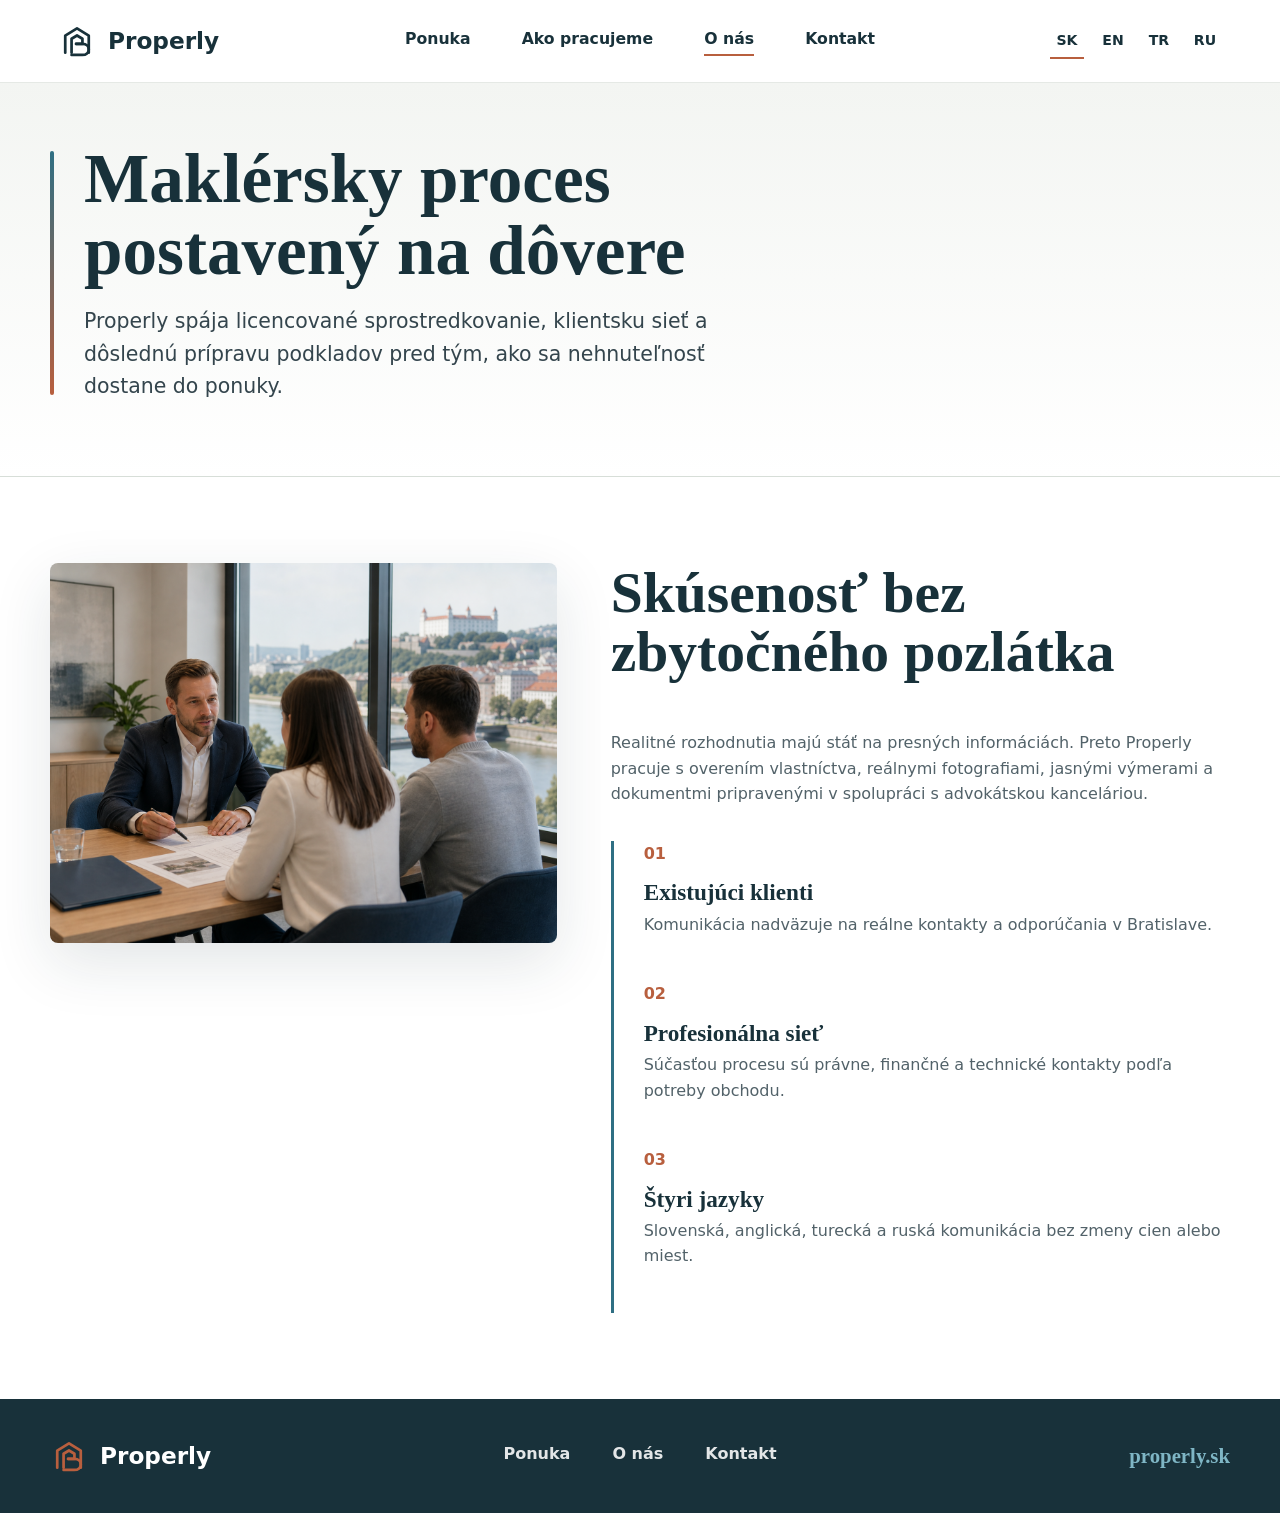
==== about.html @ 053b50ee "Add files via upload" ====
<!doctype html>
<html lang="sk">
  <head>
    <meta charset="utf-8">
    <meta name="viewport" content="width=device-width, initial-scale=1">
    <title>O nás | Properly</title>
    <meta name="description" content="Properly je realitná kancelária pre Bratislavu a okolie s dôrazom na overené dáta a transparentný proces.">
    <link rel="icon" href="data:,">
    <link rel="stylesheet" href="assets/styles.css">
  </head>
  <body data-page="about">
    <header class="site-header">
      <a class="brand" href="index.html" aria-label="Properly home"><svg class="brand-mark" viewBox="0 0 42 42" aria-hidden="true"><path d="M8 34V15L21 7l13 8v19" /><path d="M15 34V18.5l6-3.6 6 3.6v5.7H20" /><path d="M20 24.2h7c4.5 0 7 2.6 7 6.1 0 3.6-2.7 6.1-7.2 6.1H15" /></svg><span>Properly</span></a>
      <nav class="main-nav" aria-label="Main navigation"><a href="listings.html" data-i18n="navListings">Ponuka</a><a href="index.html#process" data-i18n="navProcess">Ako pracujeme</a><a class="active" href="about.html" data-i18n="navAbout">O nás</a><a href="contact.html" data-i18n="navContact">Kontakt</a></nav>
      <div class="language-switcher" aria-label="Language switcher"><button type="button" data-lang="sk">SK</button><button type="button" data-lang="en">EN</button><button type="button" data-lang="tr">TR</button><button type="button" data-lang="ru">RU</button></div>
    </header>

    <main>
      <section class="page-hero">
        <div class="container compact-hero">
          <h1 data-i18n="aboutPageTitle">Maklérsky proces postavený na dôvere</h1>
          <p data-i18n="aboutPageText">Properly spája licencované sprostredkovanie, klientsku sieť a dôslednú prípravu podkladov pred tým, ako sa nehnuteľnosť dostane do ponuky.</p>
        </div>
      </section>
      <section class="section-pad about-layout">
        <div class="container about-grid">
          <div class="about-media">
            <img src="assets/images/broker-consultation.png" alt="" loading="lazy">
          </div>
          <div class="about-copy">
            <h2 data-i18n="aboutBrokerTitle">Skúsenosť bez zbytočného pozlátka</h2>
            <p data-i18n="aboutBrokerText">Realitné rozhodnutia majú stáť na presných informáciách. Preto Properly pracuje s overením vlastníctva, reálnymi fotografiami, jasnými výmerami a dokumentmi pripravenými v spolupráci s advokátskou kanceláriou.</p>
            <div class="timeline-list">
              <div><span>01</span><strong data-i18n="aboutPointOne">Existujúci klienti</strong><p data-i18n="aboutPointOneText">Komunikácia nadväzuje na reálne kontakty a odporúčania v Bratislave.</p></div>
              <div><span>02</span><strong data-i18n="aboutPointTwo">Profesionálna sieť</strong><p data-i18n="aboutPointTwoText">Súčasťou procesu sú právne, finančné a technické kontakty podľa potreby obchodu.</p></div>
              <div><span>03</span><strong data-i18n="aboutPointThree">Štyri jazyky</strong><p data-i18n="aboutPointThreeText">Slovenská, anglická, turecká a ruská komunikácia bez zmeny cien alebo miest.</p></div>
            </div>
          </div>
        </div>
      </section>
    </main>

    <footer class="site-footer">
      <div class="container footer-grid">
        <a class="brand footer-brand" href="index.html" aria-label="Properly home"><svg class="brand-mark" viewBox="0 0 42 42" aria-hidden="true"><path d="M8 34V15L21 7l13 8v19" /><path d="M15 34V18.5l6-3.6 6 3.6v5.7H20" /><path d="M20 24.2h7c4.5 0 7 2.6 7 6.1 0 3.6-2.7 6.1-7.2 6.1H15" /></svg><span>Properly</span></a>
        <nav aria-label="Footer navigation"><a href="listings.html" data-i18n="navListings">Ponuka</a><a href="about.html" data-i18n="navAbout">O nás</a><a href="contact.html" data-i18n="navContact">Kontakt</a></nav>
        <a class="footer-domain" href="index.html">properly.sk</a>
      </div>
    </footer>
    <script src="assets/site.js"></script>
  </body>
</html>
---- assets/styles.css ----
:root {
  --danube-slate: #18313a;
  --registry-blue: #2f6f83;
  --registry-blue-dark: #1f586b;
  --limestone: #f3f5f2;
  --copper-roof: #b85f3e;
  --paper: #ffffff;
  --mist-border: #d7ded8;
  --charcoal: #202624;
  --muted: #647178;
  --line: rgba(24, 49, 58, 0.15);
  --shadow: 0 20px 60px rgba(24, 49, 58, 0.12);
  --radius: 8px;
  --container: 1180px;
  --heading: Georgia, "Iowan Old Style", "Palatino Linotype", serif;
  --body: Inter, ui-sans-serif, system-ui, -apple-system, BlinkMacSystemFont, "Segoe UI", sans-serif;
}

* {
  box-sizing: border-box;
}

html {
  scroll-behavior: smooth;
}

body {
  margin: 0;
  background: var(--paper);
  color: var(--charcoal);
  font-family: var(--body);
  font-size: 16px;
  line-height: 1.6;
}

img,
svg {
  display: block;
  max-width: 100%;
}

a {
  color: inherit;
  text-decoration: none;
}

button,
input,
select,
textarea {
  font: inherit;
}

button,
select {
  cursor: pointer;
}

:focus-visible {
  outline: 3px solid rgba(184, 95, 62, 0.5);
  outline-offset: 3px;
}

.container {
  width: min(var(--container), calc(100% - 40px));
  margin: 0 auto;
}

.section-pad {
  padding: 86px 0;
}

.site-header {
  position: sticky;
  top: 0;
  z-index: 20;
  display: grid;
  grid-template-columns: minmax(170px, 1fr) auto minmax(170px, 1fr);
  align-items: center;
  gap: 28px;
  padding: 22px clamp(20px, 5vw, 58px);
  background: rgba(255, 255, 255, 0.88);
  border-bottom: 1px solid rgba(215, 222, 216, 0.65);
  backdrop-filter: blur(18px);
}

.brand {
  display: inline-flex;
  align-items: center;
  gap: 12px;
  color: var(--danube-slate);
  font-size: 1.45rem;
  font-weight: 760;
  letter-spacing: 0;
}

.brand-mark {
  width: 38px;
  height: 38px;
  color: var(--danube-slate);
}

.brand-mark path {
  fill: none;
  stroke: currentColor;
  stroke-linecap: round;
  stroke-linejoin: round;
  stroke-width: 3;
}

.main-nav {
  display: flex;
  align-items: center;
  justify-content: center;
  gap: clamp(20px, 4vw, 52px);
  color: var(--danube-slate);
  font-size: 0.98rem;
  font-weight: 650;
}

.main-nav a,
.site-footer nav a {
  position: relative;
  padding-bottom: 5px;
}

.main-nav a::after,
.site-footer nav a::after {
  position: absolute;
  left: 0;
  right: 100%;
  bottom: 0;
  height: 2px;
  background: var(--copper-roof);
  content: "";
  transition: right 180ms ease;
}

.main-nav a:hover::after,
.main-nav a.active::after,
.site-footer nav a:hover::after {
  right: 0;
}

.language-switcher {
  display: flex;
  justify-content: flex-end;
  gap: 12px;
}

.language-switcher button {
  min-width: 34px;
  border: 0;
  border-bottom: 2px solid transparent;
  background: transparent;
  color: var(--danube-slate);
  padding: 6px 4px;
  font-size: 0.88rem;
  font-weight: 720;
}

.language-switcher button.is-active {
  border-color: var(--copper-roof);
}

.hero {
  position: relative;
  min-height: 770px;
  overflow: hidden;
  background: linear-gradient(90deg, #fff 0%, #fff 38%, rgba(255, 255, 255, 0.2) 62%, rgba(255, 255, 255, 0) 100%);
}

.hero-media {
  position: absolute;
  inset: 0;
  z-index: 0;
}

.hero-media::before {
  position: absolute;
  inset: 0;
  z-index: 1;
  background: linear-gradient(90deg, #fff 0%, #fff 33%, rgba(255, 255, 255, 0.86) 44%, rgba(255, 255, 255, 0.12) 65%, rgba(255, 255, 255, 0) 100%);
  content: "";
  pointer-events: none;
}

.hero-media img {
  width: 100%;
  height: 100%;
  object-fit: cover;
  object-position: center;
}

.hero-grid {
  position: relative;
  z-index: 2;
  display: grid;
  grid-template-columns: minmax(0, 650px) minmax(260px, 1fr);
  grid-template-areas:
    "copy ."
    "search search";
  align-content: start;
  gap: 36px;
  padding-top: 56px;
}

.hero-copy {
  grid-area: copy;
}

h1,
h2,
h3,
p {
  margin-top: 0;
}

h1,
h2 {
  color: var(--danube-slate);
  font-family: var(--heading);
  font-weight: 700;
  letter-spacing: 0;
  line-height: 1.04;
}

h1 {
  max-width: 760px;
  margin-bottom: 26px;
  font-size: clamp(3.5rem, 5.6vw, 5.5rem);
}

.hero-copy h1 span {
  display: block;
  white-space: nowrap;
}

h2 {
  font-size: clamp(2.2rem, 4.5vw, 4.4rem);
}

h3 {
  color: var(--danube-slate);
  font-family: var(--heading);
  font-size: 1.45rem;
  line-height: 1.18;
}

.hero-copy p,
.compact-hero p {
  max-width: 640px;
  color: #34454d;
  font-size: clamp(1.05rem, 1.8vw, 1.28rem);
}

.hero-actions {
  display: flex;
  flex-wrap: wrap;
  gap: 16px;
  margin-top: 30px;
}

.button {
  display: inline-flex;
  min-height: 52px;
  align-items: center;
  justify-content: center;
  border-radius: var(--radius);
  padding: 13px 26px;
  border: 1px solid transparent;
  font-size: 0.98rem;
  font-weight: 750;
  letter-spacing: 0;
  transition: transform 160ms ease, background 160ms ease, border-color 160ms ease;
}

.button:hover {
  transform: translateY(-1px);
}

.button.primary {
  background: var(--registry-blue);
  color: var(--paper);
  box-shadow: 0 12px 26px rgba(47, 111, 131, 0.22);
}

.button.primary:hover {
  background: var(--registry-blue-dark);
}

.button.secondary {
  background: rgba(255, 255, 255, 0.82);
  border-color: var(--registry-blue);
  color: var(--registry-blue);
}

.button.accent {
  background: var(--copper-roof);
  color: var(--paper);
}

.search-panel {
  grid-area: search;
  width: min(730px, 100%);
  margin-top: 10px;
  padding: 24px;
  background: rgba(255, 255, 255, 0.94);
  border: 1px solid rgba(215, 222, 216, 0.84);
  border-radius: var(--radius);
  box-shadow: var(--shadow);
}

.tabs,
.filter-chips {
  display: flex;
  flex-wrap: wrap;
  gap: 10px;
  align-items: center;
}

.tabs {
  margin-bottom: 18px;
}

.tabs button,
.filter-chips button {
  border: 1px solid var(--registry-blue);
  border-radius: 6px;
  background: var(--paper);
  color: var(--danube-slate);
  padding: 9px 18px;
  font-size: 0.94rem;
  font-weight: 700;
}

.tabs button {
  border-color: transparent;
  border-bottom-color: var(--line);
  border-radius: 0;
  padding-left: 0;
  padding-right: 28px;
}

.tabs button.is-active {
  border-bottom: 3px solid var(--registry-blue);
  color: var(--danube-slate);
}

.filter-chips button.is-active,
.filter-chips button:hover {
  background: var(--registry-blue);
  color: var(--paper);
}

.search-fields,
.filters-bar {
  display: grid;
  grid-template-columns: repeat(3, minmax(150px, 1fr)) auto;
  gap: 16px;
  align-items: end;
}

label span {
  display: block;
  margin-bottom: 7px;
  color: #526269;
  font-size: 0.86rem;
  font-weight: 700;
}

input,
select,
textarea {
  width: 100%;
  border: 1px solid var(--mist-border);
  border-radius: 7px;
  background: var(--paper);
  color: var(--charcoal);
  padding: 13px 14px;
  font-size: 0.96rem;
}

textarea {
  resize: vertical;
}

.sample-note,
.center-note,
.form-status {
  color: var(--muted);
  font-size: 0.9rem;
}

.sample-note {
  margin: 16px 0 0;
}

.verification-strip {
  position: relative;
  z-index: 3;
  background: var(--paper);
  border-top: 1px solid rgba(215, 222, 216, 0.8);
  border-bottom: 1px solid rgba(215, 222, 216, 0.8);
}

.ribbon-rail {
  display: grid;
  grid-template-columns: 210px 1fr;
  gap: 24px;
  align-items: center;
  padding: 25px 0;
}

.rail-start {
  display: flex;
  align-items: center;
  gap: 15px;
  color: var(--danube-slate);
  font-size: 0.94rem;
  line-height: 1.35;
}

.shield-icon {
  display: grid;
  width: 52px;
  height: 52px;
  flex: 0 0 auto;
  place-items: center;
  color: var(--registry-blue);
}

.shield-icon svg path,
.process-anchor svg path {
  fill: none;
  stroke: currentColor;
  stroke-linecap: round;
  stroke-linejoin: round;
  stroke-width: 2.1;
}

.ribbon-rail ol {
  display: grid;
  grid-template-columns: repeat(4, minmax(0, 1fr));
  gap: 28px;
  margin: 0;
  padding: 0;
  list-style: none;
  counter-reset: rail;
}

.ribbon-rail li {
  position: relative;
  min-width: 0;
  padding-left: 34px;
}

.ribbon-rail li::before {
  position: absolute;
  top: 15px;
  left: -21px;
  width: 36px;
  height: 1px;
  background: var(--copper-roof);
  content: "";
}

.ribbon-rail li:first-child::before {
  display: none;
}

.ribbon-rail li span,
.step-number {
  display: inline-grid;
  width: 24px;
  height: 24px;
  place-items: center;
  border: 2px solid var(--copper-roof);
  border-radius: 999px;
  color: var(--copper-roof);
  font-size: 0.78rem;
  font-weight: 800;
}

.ribbon-rail li span {
  position: absolute;
  left: 0;
  top: 2px;
}

.ribbon-rail strong,
.ribbon-rail small {
  display: block;
}

.ribbon-rail strong {
  color: var(--danube-slate);
  font-size: 0.95rem;
}

.ribbon-rail small {
  color: var(--muted);
  font-size: 0.78rem;
}

.listings-preview {
  background: linear-gradient(180deg, var(--limestone) 0%, #fff 100%);
}

.section-heading {
  display: flex;
  align-items: end;
  justify-content: space-between;
  gap: 24px;
  margin-bottom: 30px;
}

.section-heading h2 {
  margin-bottom: 0;
}

.text-link {
  color: var(--registry-blue);
  font-weight: 760;
  white-space: nowrap;
}

.text-link::after {
  content: " ->";
}

.filter-chips {
  justify-content: center;
  margin-bottom: 34px;
}

.listing-grid {
  display: grid;
  grid-template-columns: repeat(3, minmax(0, 1fr));
  gap: 22px;
}

.listing-grid.expanded {
  grid-template-columns: repeat(3, minmax(0, 1fr));
}

.listing-card {
  overflow: hidden;
  background: var(--paper);
  border: 1px solid rgba(215, 222, 216, 0.88);
  border-radius: var(--radius);
  box-shadow: 0 16px 36px rgba(24, 49, 58, 0.09);
}

.listing-card .image-wrap {
  position: relative;
  aspect-ratio: 4 / 3;
  overflow: hidden;
  background: var(--limestone);
}

.listing-card img {
  width: 100%;
  height: 100%;
  object-fit: cover;
  transition: transform 300ms ease;
}

.listing-card:hover img {
  transform: scale(1.025);
}

.sample-badge {
  position: absolute;
  top: 14px;
  left: 14px;
  border-radius: 5px;
  background: var(--copper-roof);
  color: var(--paper);
  padding: 6px 10px;
  font-size: 0.75rem;
  font-weight: 850;
  letter-spacing: 0.03em;
}

.listing-body {
  padding: 22px;
}

.location-line {
  display: flex;
  align-items: center;
  gap: 8px;
  color: #526269;
  font-size: 0.93rem;
  font-weight: 650;
}

.location-line svg {
  width: 18px;
  height: 18px;
  color: var(--registry-blue);
}

.listing-body h3 {
  margin: 14px 0 18px;
}

.spec-row {
  display: flex;
  flex-wrap: wrap;
  gap: 15px;
  color: #53636a;
  font-size: 0.92rem;
}

.spec-row span {
  display: inline-flex;
  align-items: center;
  gap: 6px;
}

.listing-footer {
  display: flex;
  align-items: center;
  justify-content: space-between;
  gap: 16px;
  margin-top: 24px;
  padding-top: 20px;
  border-top: 1px solid var(--mist-border);
}

.price {
  color: var(--registry-blue);
  font-family: var(--heading);
  font-size: 1.28rem;
  font-weight: 700;
}

.detail-link {
  display: inline-flex;
  align-items: center;
  border: 1px solid var(--registry-blue);
  border-radius: 6px;
  color: var(--registry-blue);
  padding: 8px 17px;
  font-size: 0.9rem;
  font-weight: 780;
}

.detail-link::after {
  margin-left: 8px;
  content: "->";
}

.center-note {
  margin: 22px 0 0;
  text-align: center;
}

.process-section {
  background: var(--paper);
}

.process-grid {
  display: grid;
  grid-template-columns: 260px 1fr;
  gap: 52px;
  align-items: stretch;
}

.process-anchor {
  display: flex;
  flex-direction: column;
  justify-content: center;
  min-height: 270px;
  padding: 36px;
  background: var(--registry-blue);
  color: var(--paper);
}

.process-anchor svg {
  width: 64px;
  margin-bottom: 34px;
  color: var(--paper);
}

.process-anchor h2 {
  color: var(--paper);
  font-size: clamp(2rem, 3vw, 2.6rem);
}

.process-steps {
  display: grid;
  grid-template-columns: repeat(3, minmax(0, 1fr));
  gap: 34px;
  align-items: center;
}

.process-steps article {
  position: relative;
  min-height: 220px;
  padding: 26px 10px 0 0;
}

.process-steps article:not(:last-child)::after {
  position: absolute;
  top: 54px;
  right: -21px;
  width: 18px;
  height: 18px;
  border-top: 2px solid var(--registry-blue);
  border-right: 2px solid var(--registry-blue);
  content: "";
  transform: rotate(45deg);
}

.step-number {
  background: var(--registry-blue);
  border-color: var(--registry-blue);
  color: var(--paper);
}

.process-steps p,
.bio-copy p,
.about-copy p,
.contact-aside p {
  color: #526269;
}

.bio-contact {
  background: var(--limestone);
}

.bio-grid {
  display: grid;
  grid-template-columns: 0.95fr 1fr;
  gap: 46px;
  align-items: center;
}

.bio-image {
  overflow: hidden;
  border-radius: var(--radius);
  box-shadow: var(--shadow);
}

.bio-image img,
.about-media img {
  width: 100%;
  aspect-ratio: 4 / 3;
  object-fit: cover;
}

.bio-copy {
  min-width: 0;
}

.bio-copy h2 {
  margin-bottom: 22px;
}

.service-list,
.aside-lines {
  display: grid;
  gap: 0;
  margin: 28px 0 4px;
  border-top: 1px solid var(--mist-border);
}

.service-list span,
.aside-lines span {
  padding: 14px 0 14px 38px;
  border-bottom: 1px solid var(--mist-border);
  color: var(--danube-slate);
  font-family: var(--heading);
  font-size: 1.2rem;
  font-weight: 700;
}

.service-list span {
  position: relative;
}

.service-list span::before {
  position: absolute;
  left: 0;
  top: 20px;
  width: 15px;
  height: 15px;
  border: 2px solid var(--registry-blue);
  border-radius: 999px;
  background: var(--paper);
  content: "";
}

.contact-panel {
  grid-column: 1 / -1;
  margin-top: 8px;
  padding: 36px;
  background: var(--paper);
  border: 1px solid rgba(215, 222, 216, 0.9);
  border-radius: var(--radius);
  box-shadow: 0 16px 42px rgba(24, 49, 58, 0.08);
}

.contact-panel h2 {
  margin-bottom: 24px;
  font-size: clamp(2rem, 3.6vw, 3.2rem);
}

.form-grid {
  display: grid;
  grid-template-columns: repeat(3, minmax(0, 1fr));
  gap: 16px;
}

.form-grid .full,
.full-button {
  grid-column: 1 / -1;
}

.full-button {
  width: 100%;
  margin-top: 16px;
}

.form-status {
  margin: 14px 0 0;
  color: var(--registry-blue);
  font-weight: 700;
}

.site-footer {
  background: var(--danube-slate);
  color: rgba(255, 255, 255, 0.88);
  padding: 38px 0;
}

.footer-grid {
  display: grid;
  grid-template-columns: 1fr auto 1fr;
  gap: 24px;
  align-items: center;
}

.footer-brand {
  color: var(--paper);
}

.footer-brand .brand-mark {
  color: var(--copper-roof);
}

.site-footer nav {
  display: flex;
  gap: 42px;
  font-weight: 700;
}

.footer-domain {
  justify-self: end;
  color: #7fb6c5;
  font-family: var(--heading);
  font-size: 1.3rem;
  font-weight: 700;
}

.page-hero {
  background: linear-gradient(180deg, var(--limestone), var(--paper));
  border-bottom: 1px solid var(--mist-border);
  padding: 60px 0 52px;
}

.compact-hero {
  position: relative;
  padding-left: 34px;
}

.compact-hero::before {
  position: absolute;
  left: 0;
  top: 8px;
  bottom: 8px;
  width: 4px;
  background: linear-gradient(180deg, var(--registry-blue), var(--copper-roof));
  border-radius: 999px;
  content: "";
}

.compact-hero h1 {
  margin-bottom: 18px;
  font-size: clamp(2.8rem, 5.4vw, 4.8rem);
}

.listings-page-section.section-pad {
  padding-top: 58px;
}

.filters-bar {
  grid-template-columns: 1fr 1.35fr 1fr 1fr;
  padding: 22px;
  background: var(--paper);
  border: 1px solid var(--mist-border);
  border-radius: var(--radius);
  box-shadow: 0 14px 32px rgba(24, 49, 58, 0.07);
}

.listing-toolbar {
  display: flex;
  justify-content: space-between;
  gap: 20px;
  align-items: center;
  margin: 26px 0;
}

#listingCount {
  margin: 0;
  color: var(--danube-slate);
  font-weight: 800;
}

.detail-hero {
  padding: 54px 0 0;
  background: var(--limestone);
}

.detail-shell {
  display: grid;
  grid-template-columns: 1.15fr 0.85fr;
  gap: 34px;
  align-items: start;
}

.detail-gallery {
  overflow: hidden;
  border-radius: var(--radius);
  background: var(--paper);
  box-shadow: var(--shadow);
}

.detail-gallery img {
  width: 100%;
  aspect-ratio: 4 / 3;
  object-fit: cover;
}

.detail-summary {
  padding: 12px 0 36px;
}

.detail-summary h1 {
  margin-bottom: 14px;
  font-size: clamp(2.8rem, 5vw, 5rem);
}

.detail-summary .sample-note {
  display: inline-flex;
  margin: 0 0 18px;
  border-radius: 5px;
  background: var(--copper-roof);
  color: var(--paper);
  padding: 7px 10px;
  font-weight: 850;
  letter-spacing: 0.03em;
}

.detail-price {
  color: var(--registry-blue);
  font-family: var(--heading);
  font-size: 1.8rem;
  font-weight: 700;
}

.detail-content {
  background: var(--paper);
}

.detail-grid {
  display: grid;
  grid-template-columns: 1fr 360px;
  gap: 44px;
}

.spec-panel,
.map-panel,
.inquiry-panel {
  border: 1px solid var(--mist-border);
  border-radius: var(--radius);
  background: var(--paper);
}

.spec-panel {
  display: grid;
  grid-template-columns: repeat(4, minmax(0, 1fr));
  gap: 0;
  margin-bottom: 32px;
}

.spec-panel div {
  padding: 20px;
  border-right: 1px solid var(--mist-border);
}

.spec-panel div:last-child {
  border-right: 0;
}

.spec-panel span {
  display: block;
  color: var(--muted);
  font-size: 0.82rem;
  font-weight: 700;
}

.spec-panel strong {
  display: block;
  margin-top: 6px;
  color: var(--danube-slate);
  font-size: 1.2rem;
}

.detail-description h2,
.map-panel h2,
.inquiry-panel h2 {
  margin-bottom: 16px;
  font-size: 2.1rem;
}

.map-panel {
  margin-top: 32px;
  padding: 24px;
}

.map-box {
  position: relative;
  min-height: 260px;
  overflow: hidden;
  border-radius: 6px;
  background:
    linear-gradient(135deg, rgba(47, 111, 131, 0.14) 0 25%, transparent 25% 50%, rgba(47, 111, 131, 0.1) 50% 75%, transparent 75%),
    #edf2f0;
  background-size: 44px 44px;
}

.map-box::before,
.map-box::after {
  position: absolute;
  background: rgba(184, 95, 62, 0.82);
  content: "";
}

.map-box::before {
  left: 18%;
  right: 12%;
  top: 44%;
  height: 3px;
  transform: rotate(-12deg);
}

.map-box::after {
  left: 48%;
  top: 24%;
  width: 3px;
  height: 60%;
  transform: rotate(18deg);
}

.map-pin {
  position: absolute;
  left: 50%;
  top: 48%;
  z-index: 2;
  width: 26px;
  height: 26px;
  border: 6px solid var(--registry-blue);
  border-radius: 50% 50% 50% 0;
  background: var(--paper);
  transform: rotate(-45deg);
}

.detail-side {
  position: sticky;
  top: 104px;
}

.inquiry-panel {
  padding: 24px;
  box-shadow: 0 12px 32px rgba(24, 49, 58, 0.08);
}

.inquiry-panel .form-grid {
  grid-template-columns: 1fr;
}

.about-grid,
.contact-page-grid {
  display: grid;
  grid-template-columns: 0.9fr 1.1fr;
  gap: 54px;
  align-items: start;
}

.about-media {
  overflow: hidden;
  border-radius: var(--radius);
  box-shadow: var(--shadow);
}

.timeline-list {
  position: relative;
  margin-top: 34px;
  border-left: 3px solid var(--registry-blue);
}

.timeline-list div {
  padding: 0 0 28px 30px;
}

.timeline-list span {
  display: inline-flex;
  margin-bottom: 8px;
  color: var(--copper-roof);
  font-weight: 850;
}

.timeline-list strong {
  display: block;
  color: var(--danube-slate);
  font-family: var(--heading);
  font-size: 1.45rem;
}

.contact-page-section {
  background: var(--limestone);
}

.contact-aside {
  padding: 34px;
  background: var(--registry-blue);
  border-radius: var(--radius);
  color: var(--paper);
}

.contact-aside h2 {
  color: var(--paper);
  font-size: clamp(2rem, 3vw, 3rem);
}

.contact-aside p {
  color: rgba(255, 255, 255, 0.82);
}

.contact-aside .aside-lines {
  border-color: rgba(255, 255, 255, 0.22);
}

.contact-aside .aside-lines span {
  border-color: rgba(255, 255, 255, 0.22);
  color: var(--paper);
}

.contact-panel.standalone {
  grid-column: auto;
  margin-top: 0;
}

@media (max-width: 980px) {
  .site-header {
    grid-template-columns: 1fr;
    gap: 16px;
  }

  .main-nav,
  .language-switcher {
    justify-content: flex-start;
  }

  .hero {
    min-height: auto;
  }

  .hero-media::before {
    background: linear-gradient(180deg, #fff 0%, rgba(255, 255, 255, 0.92) 48%, rgba(255, 255, 255, 0.66) 100%);
  }

  .hero-grid,
  .detail-shell,
  .detail-grid,
  .about-grid,
  .contact-page-grid,
  .bio-grid,
  .process-grid {
    grid-template-columns: 1fr;
  }

  .search-fields,
  .filters-bar,
  .form-grid {
    grid-template-columns: 1fr 1fr;
  }

  .search-fields .button,
  .filters-bar label:nth-child(2),
  .contact-panel,
  .form-grid .full,
  .full-button {
    grid-column: 1 / -1;
  }

  .ribbon-rail {
    grid-template-columns: 1fr;
  }

  .ribbon-rail ol,
  .listing-grid,
  .listing-grid.expanded,
  .process-steps,
  .spec-panel {
    grid-template-columns: repeat(2, minmax(0, 1fr));
  }

  .process-steps article::after {
    display: none;
  }

  .footer-grid {
    grid-template-columns: 1fr;
  }

  .footer-domain {
    justify-self: start;
  }

  .detail-side {
    position: static;
  }
}

@media (max-width: 680px) {
  .container {
    width: min(100% - 28px, var(--container));
  }

  .section-pad {
    padding: 58px 0;
  }

  .site-header {
    padding: 18px 16px;
  }

  .main-nav {
    width: 100%;
    justify-content: space-between;
    gap: 10px;
    overflow-x: auto;
    font-size: 0.9rem;
  }

  .hero-grid {
    padding-top: 42px;
  }

  h1 {
    font-size: clamp(3rem, 14vw, 4rem);
  }

  .hero-copy h1 span {
    white-space: normal;
  }

  .hero-copy p,
  .compact-hero p {
    font-size: 1rem;
  }

  .hero-actions,
  .section-heading,
  .listing-toolbar {
    align-items: stretch;
    flex-direction: column;
  }

  .button,
  .detail-link {
    width: 100%;
  }

  .search-panel,
  .contact-panel,
  .filters-bar,
  .contact-aside {
    padding: 20px;
  }

  .search-fields,
  .filters-bar,
  .form-grid,
  .ribbon-rail ol,
  .listing-grid,
  .listing-grid.expanded,
  .process-steps,
  .spec-panel {
    grid-template-columns: 1fr;
  }

  .ribbon-rail li::before {
    display: none;
  }

  .process-anchor {
    min-height: 0;
  }

  .listing-footer {
    align-items: flex-start;
    flex-direction: column;
  }

  .spec-panel div {
    border-right: 0;
    border-bottom: 1px solid var(--mist-border);
  }

  .spec-panel div:last-child {
    border-bottom: 0;
  }

  .site-footer nav {
    flex-wrap: wrap;
    gap: 20px;
  }
}

@media (prefers-reduced-motion: reduce) {
  *,
  *::before,
  *::after {
    scroll-behavior: auto !important;
    transition: none !important;
  }
}
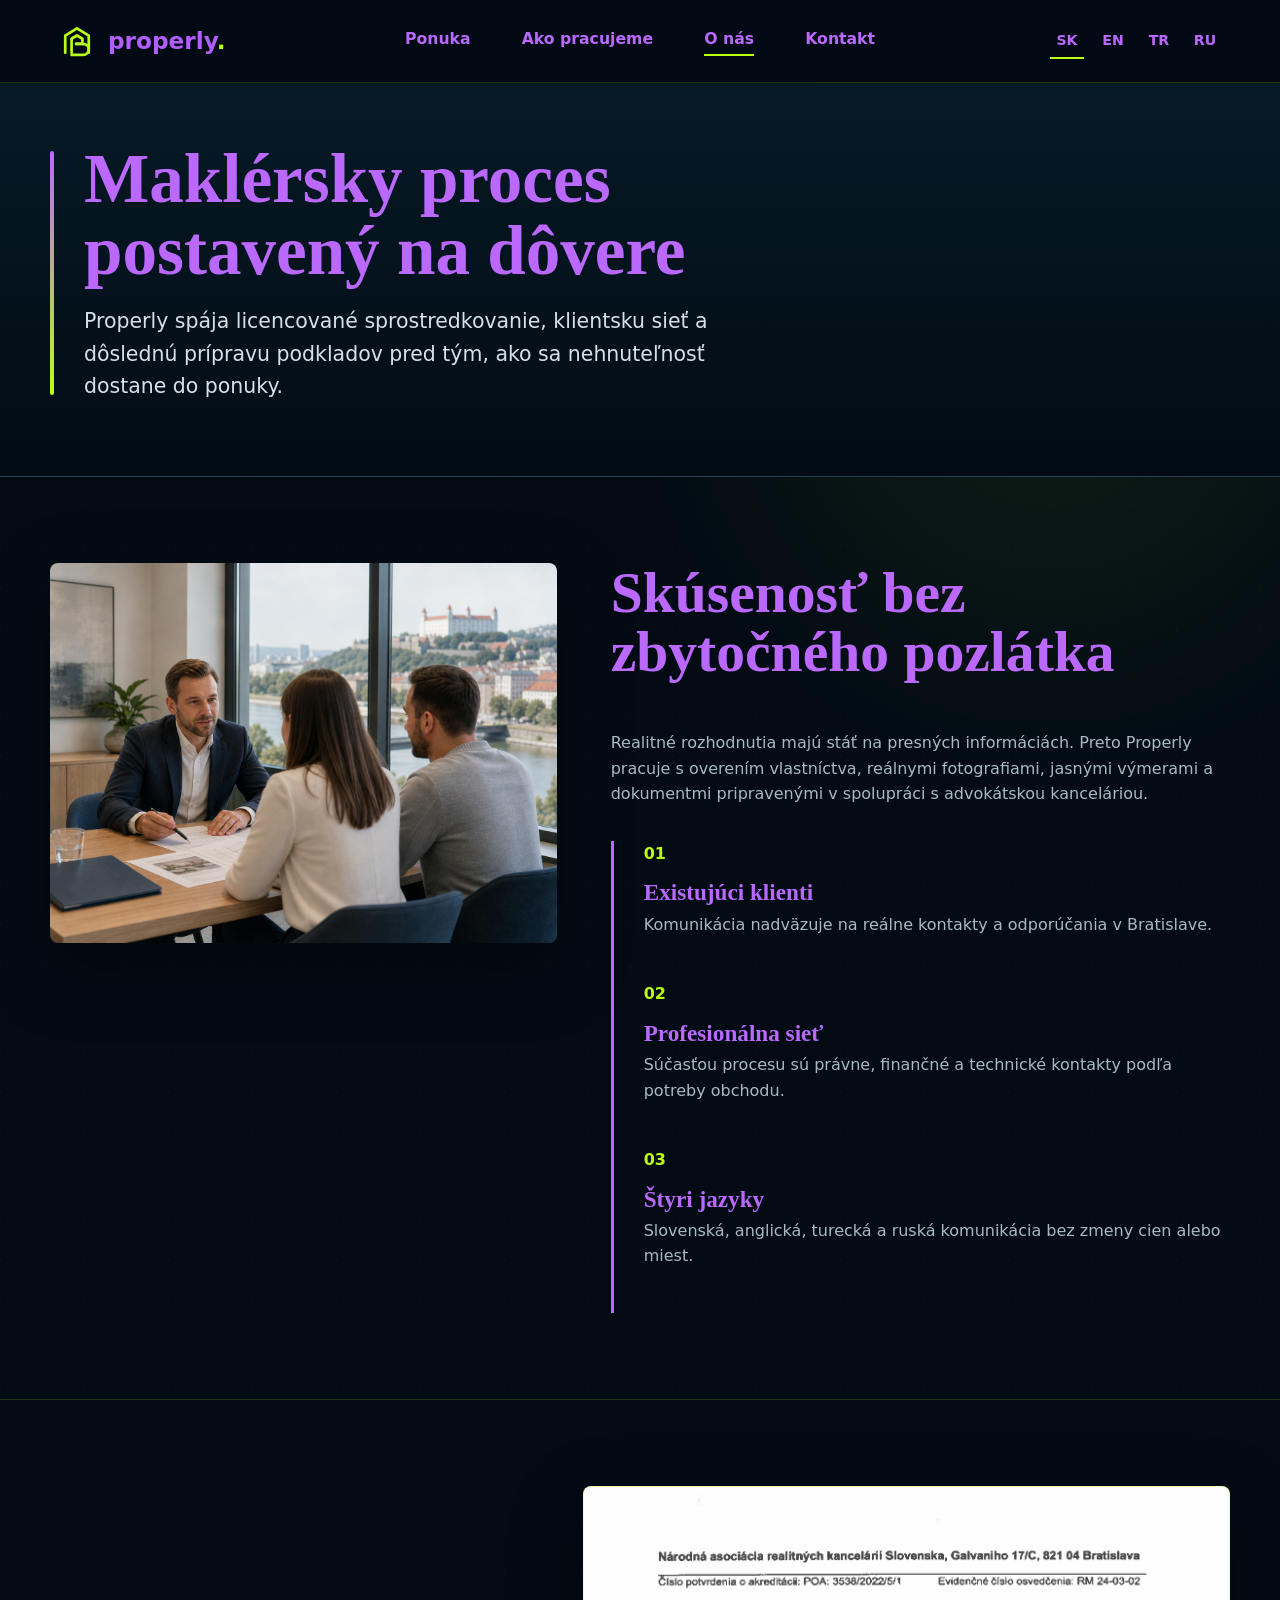
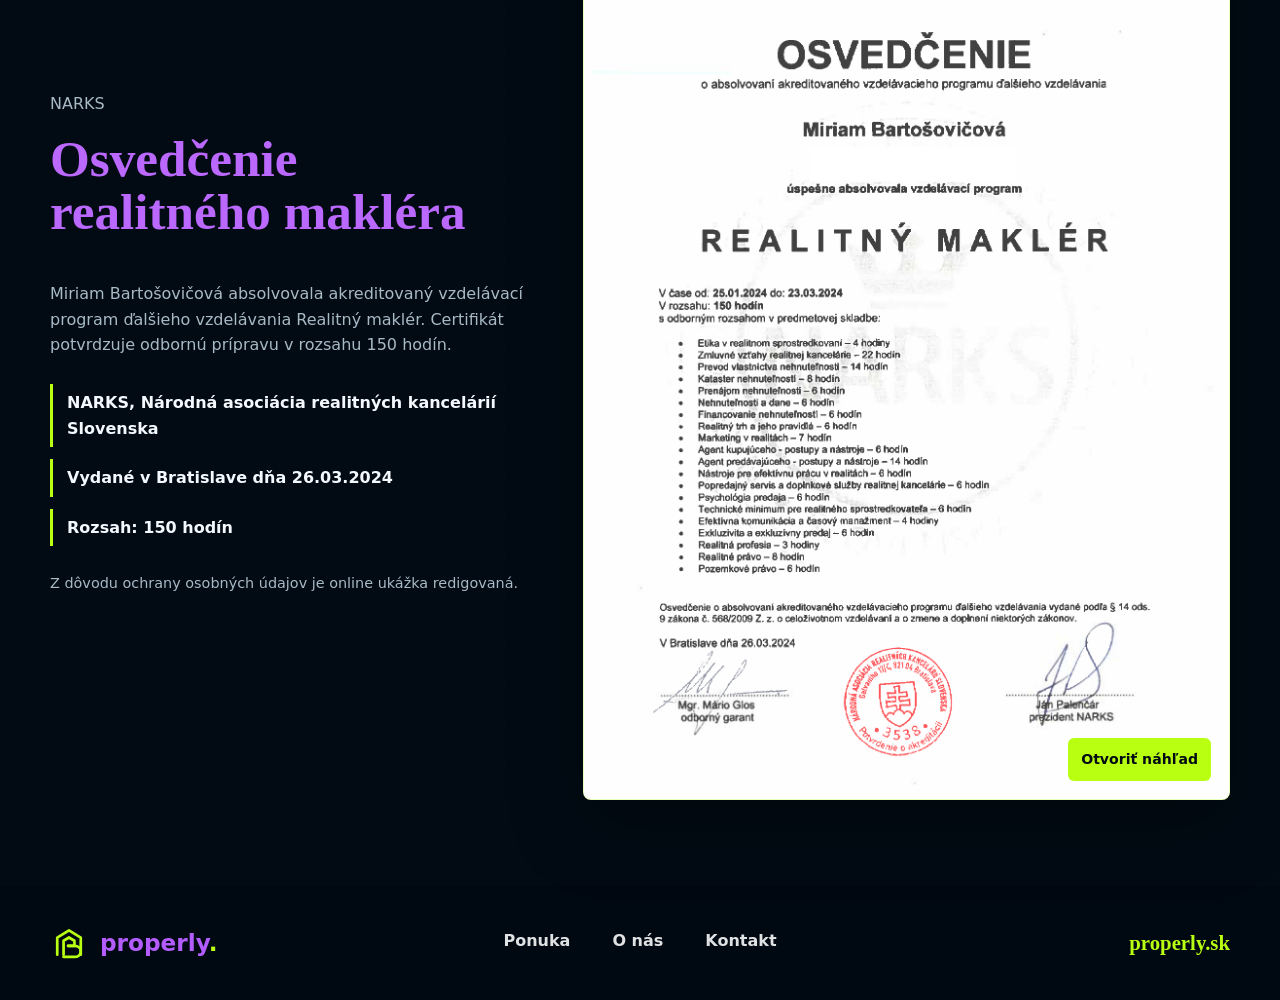
==== commit 7168177a: "Add files via upload" ====
--- a/about.html
+++ b/about.html
@@ -38,6 +38,25 @@
           </div>
         </div>
       </section>
+      <section class="section-pad certificate-section">
+        <div class="container certificate-grid">
+          <div class="certificate-copy">
+            <p class="eyebrow">NARKS</p>
+            <h2 data-i18n="certificateTitle">Osvedčenie realitného makléra</h2>
+            <p data-i18n="certificateText">Miriam Bartošovičová absolvovala akreditovaný vzdelávací program ďalšieho vzdelávania Realitný maklér. Certifikát potvrdzuje odbornú prípravu v rozsahu 150 hodín.</p>
+            <div class="certificate-facts" aria-label="Certificate details">
+              <span data-i18n="certificateAuthority">NARKS, Národná asociácia realitných kancelárií Slovenska</span>
+              <span data-i18n="certificateIssued">Vydané v Bratislave dňa 26.03.2024</span>
+              <span data-i18n="certificateHours">Rozsah: 150 hodín</span>
+            </div>
+            <p class="sample-note" data-i18n="certificatePrivacy">Z dôvodu ochrany osobných údajov je online ukážka redigovaná.</p>
+          </div>
+          <a class="certificate-preview" href="assets/images/miriam-certificate-preview-redacted.png" target="_blank" rel="noopener" aria-label="Otvoriť náhľad osvedčenia">
+            <img src="assets/images/miriam-certificate-preview-redacted.png" alt="Redigovaný náhľad osvedčenia realitného makléra Miriam Bartošovičovej" width="1325" height="1872" loading="eager">
+            <span data-i18n="certificatePreview">Otvoriť náhľad</span>
+          </a>
+        </div>
+      </section>
     </main>
 
     <footer class="site-footer">
--- a/assets/styles.css
+++ b/assets/styles.css
@@ -1,15 +1,19 @@
 :root {
-  --danube-slate: #18313a;
-  --registry-blue: #2f6f83;
-  --registry-blue-dark: #1f586b;
-  --limestone: #f3f5f2;
-  --copper-roof: #b85f3e;
-  --paper: #ffffff;
-  --mist-border: #d7ded8;
-  --charcoal: #202624;
-  --muted: #647178;
-  --line: rgba(24, 49, 58, 0.15);
-  --shadow: 0 20px 60px rgba(24, 49, 58, 0.12);
+  --danube-slate: #bb68ff;
+  --registry-blue: #bb68ff;
+  --registry-blue-dark: #9747e8;
+  --limestone: #061a26;
+  --copper-roof: #b8ff12;
+  --paper: #071824;
+  --mist-border: #244252;
+  --charcoal: #f4f8ff;
+  --muted: #a8bac6;
+  --blueprint-deep: #020b14;
+  --blueprint-navy: #001421;
+  --properly-purple: #b45dff;
+  --properly-lime: #b8ff12;
+  --line: rgba(184, 255, 18, 0.2);
+  --shadow: 0 24px 70px rgba(0, 0, 0, 0.36);
   --radius: 8px;
   --container: 1180px;
   --heading: Georgia, "Iowan Old Style", "Palatino Linotype", serif;
@@ -26,7 +30,12 @@
 
 body {
   margin: 0;
-  background: var(--paper);
+  background:
+    radial-gradient(circle at 82% 14%, rgba(184, 255, 18, 0.08), transparent 26rem),
+    linear-gradient(135deg, rgba(184, 255, 18, 0.045) 1px, transparent 1px),
+    linear-gradient(45deg, rgba(184, 255, 18, 0.03) 1px, transparent 1px),
+    var(--blueprint-deep);
+  background-size: auto, 42px 42px, 42px 42px, auto;
   color: var(--charcoal);
   font-family: var(--body);
   font-size: 16px;
@@ -79,8 +88,8 @@
   align-items: center;
   gap: 28px;
   padding: 22px clamp(20px, 5vw, 58px);
-  background: rgba(255, 255, 255, 0.88);
-  border-bottom: 1px solid rgba(215, 222, 216, 0.65);
+  background: rgba(2, 11, 20, 0.9);
+  border-bottom: 1px solid rgba(184, 255, 18, 0.18);
   backdrop-filter: blur(18px);
 }
 
@@ -94,10 +103,20 @@
   letter-spacing: 0;
 }
 
+.brand span {
+  color: var(--properly-purple);
+  text-transform: lowercase;
+}
+
+.brand span::after {
+  color: var(--properly-lime);
+  content: ".";
+}
+
 .brand-mark {
   width: 38px;
   height: 38px;
-  color: var(--danube-slate);
+  color: var(--properly-lime);
 }
 
 .brand-mark path {
@@ -167,7 +186,7 @@
   position: relative;
   min-height: 770px;
   overflow: hidden;
-  background: linear-gradient(90deg, #fff 0%, #fff 38%, rgba(255, 255, 255, 0.2) 62%, rgba(255, 255, 255, 0) 100%);
+  background: var(--blueprint-deep);
 }
 
 .hero-media {
@@ -180,7 +199,10 @@
   position: absolute;
   inset: 0;
   z-index: 1;
-  background: linear-gradient(90deg, #fff 0%, #fff 33%, rgba(255, 255, 255, 0.86) 44%, rgba(255, 255, 255, 0.12) 65%, rgba(255, 255, 255, 0) 100%);
+  background:
+    linear-gradient(90deg, var(--blueprint-deep) 0%, rgba(2, 11, 20, 0.98) 36%, rgba(2, 11, 20, 0.74) 56%, rgba(2, 11, 20, 0.28) 100%),
+    linear-gradient(135deg, rgba(184, 255, 18, 0.18) 1px, transparent 1px);
+  background-size: auto, 40px 40px;
   content: "";
   pointer-events: none;
 }
@@ -250,7 +272,7 @@
 .hero-copy p,
 .compact-hero p {
   max-width: 640px;
-  color: #34454d;
+  color: #d5e1ea;
   font-size: clamp(1.05rem, 1.8vw, 1.28rem);
 }
 
@@ -281,8 +303,8 @@
 
 .button.primary {
   background: var(--registry-blue);
-  color: var(--paper);
-  box-shadow: 0 12px 26px rgba(47, 111, 131, 0.22);
+  color: var(--blueprint-deep);
+  box-shadow: 0 0 30px rgba(180, 93, 255, 0.28);
 }
 
 .button.primary:hover {
@@ -290,14 +312,14 @@
 }
 
 .button.secondary {
-  background: rgba(255, 255, 255, 0.82);
-  border-color: var(--registry-blue);
-  color: var(--registry-blue);
+  background: rgba(7, 24, 36, 0.76);
+  border-color: var(--properly-lime);
+  color: var(--properly-lime);
 }
 
 .button.accent {
   background: var(--copper-roof);
-  color: var(--paper);
+  color: var(--blueprint-deep);
 }
 
 .search-panel {
@@ -305,8 +327,8 @@
   width: min(730px, 100%);
   margin-top: 10px;
   padding: 24px;
-  background: rgba(255, 255, 255, 0.94);
-  border: 1px solid rgba(215, 222, 216, 0.84);
+  background: rgba(7, 24, 36, 0.9);
+  border: 1px solid rgba(184, 255, 18, 0.26);
   border-radius: var(--radius);
   box-shadow: var(--shadow);
 }
@@ -349,8 +371,8 @@
 
 .filter-chips button.is-active,
 .filter-chips button:hover {
-  background: var(--registry-blue);
-  color: var(--paper);
+  background: var(--properly-lime);
+  color: var(--blueprint-deep);
 }
 
 .search-fields,
@@ -364,7 +386,7 @@
 label span {
   display: block;
   margin-bottom: 7px;
-  color: #526269;
+  color: var(--muted);
   font-size: 0.86rem;
   font-weight: 700;
 }
@@ -399,9 +421,9 @@
 .verification-strip {
   position: relative;
   z-index: 3;
-  background: var(--paper);
-  border-top: 1px solid rgba(215, 222, 216, 0.8);
-  border-bottom: 1px solid rgba(215, 222, 216, 0.8);
+  background: rgba(2, 11, 20, 0.94);
+  border-top: 1px solid rgba(184, 255, 18, 0.22);
+  border-bottom: 1px solid rgba(184, 255, 18, 0.22);
 }
 
 .ribbon-rail {
@@ -416,7 +438,7 @@
   display: flex;
   align-items: center;
   gap: 15px;
-  color: var(--danube-slate);
+  color: var(--charcoal);
   font-size: 0.94rem;
   line-height: 1.35;
 }
@@ -494,7 +516,7 @@
 }
 
 .ribbon-rail strong {
-  color: var(--danube-slate);
+  color: var(--charcoal);
   font-size: 0.95rem;
 }
 
@@ -504,7 +526,9 @@
 }
 
 .listings-preview {
-  background: linear-gradient(180deg, var(--limestone) 0%, #fff 100%);
+  background:
+    linear-gradient(180deg, var(--limestone) 0%, var(--blueprint-deep) 100%),
+    linear-gradient(90deg, rgba(184, 255, 18, 0.06) 1px, transparent 1px);
 }
 
 .section-heading {
@@ -546,10 +570,10 @@
 
 .listing-card {
   overflow: hidden;
-  background: var(--paper);
-  border: 1px solid rgba(215, 222, 216, 0.88);
+  background: rgba(7, 24, 36, 0.92);
+  border: 1px solid rgba(184, 255, 18, 0.18);
   border-radius: var(--radius);
-  box-shadow: 0 16px 36px rgba(24, 49, 58, 0.09);
+  box-shadow: 0 16px 44px rgba(0, 0, 0, 0.28);
 }
 
 .listing-card .image-wrap {
@@ -576,7 +600,7 @@
   left: 14px;
   border-radius: 5px;
   background: var(--copper-roof);
-  color: var(--paper);
+  color: var(--blueprint-deep);
   padding: 6px 10px;
   font-size: 0.75rem;
   font-weight: 850;
@@ -591,7 +615,7 @@
   display: flex;
   align-items: center;
   gap: 8px;
-  color: #526269;
+  color: var(--muted);
   font-size: 0.93rem;
   font-weight: 650;
 }
@@ -610,7 +634,7 @@
   display: flex;
   flex-wrap: wrap;
   gap: 15px;
-  color: #53636a;
+  color: var(--muted);
   font-size: 0.92rem;
 }
 
@@ -659,7 +683,7 @@
 }
 
 .process-section {
-  background: var(--paper);
+  background: var(--blueprint-deep);
 }
 
 .process-grid {
@@ -676,17 +700,17 @@
   min-height: 270px;
   padding: 36px;
   background: var(--registry-blue);
-  color: var(--paper);
+  color: var(--blueprint-deep);
 }
 
 .process-anchor svg {
   width: 64px;
   margin-bottom: 34px;
-  color: var(--paper);
+  color: var(--blueprint-deep);
 }
 
 .process-anchor h2 {
-  color: var(--paper);
+  color: var(--blueprint-deep);
   font-size: clamp(2rem, 3vw, 2.6rem);
 }
 
@@ -718,14 +742,14 @@
 .step-number {
   background: var(--registry-blue);
   border-color: var(--registry-blue);
-  color: var(--paper);
+  color: var(--blueprint-deep);
 }
 
 .process-steps p,
 .bio-copy p,
 .about-copy p,
 .contact-aside p {
-  color: #526269;
+  color: var(--muted);
 }
 
 .bio-contact {
@@ -772,7 +796,7 @@
 .aside-lines span {
   padding: 14px 0 14px 38px;
   border-bottom: 1px solid var(--mist-border);
-  color: var(--danube-slate);
+  color: var(--charcoal);
   font-family: var(--heading);
   font-size: 1.2rem;
   font-weight: 700;
@@ -798,8 +822,8 @@
   grid-column: 1 / -1;
   margin-top: 8px;
   padding: 36px;
-  background: var(--paper);
-  border: 1px solid rgba(215, 222, 216, 0.9);
+  background: rgba(7, 24, 36, 0.94);
+  border: 1px solid rgba(184, 255, 18, 0.22);
   border-radius: var(--radius);
   box-shadow: 0 16px 42px rgba(24, 49, 58, 0.08);
 }
@@ -832,7 +856,7 @@
 }
 
 .site-footer {
-  background: var(--danube-slate);
+  background: #000812;
   color: rgba(255, 255, 255, 0.88);
   padding: 38px 0;
 }
@@ -845,11 +869,11 @@
 }
 
 .footer-brand {
-  color: var(--paper);
+  color: var(--properly-purple);
 }
 
 .footer-brand .brand-mark {
-  color: var(--copper-roof);
+  color: var(--properly-lime);
 }
 
 .site-footer nav {
@@ -860,14 +884,16 @@
 
 .footer-domain {
   justify-self: end;
-  color: #7fb6c5;
+  color: var(--properly-lime);
   font-family: var(--heading);
   font-size: 1.3rem;
   font-weight: 700;
 }
 
 .page-hero {
-  background: linear-gradient(180deg, var(--limestone), var(--paper));
+  background:
+    linear-gradient(180deg, var(--limestone), var(--blueprint-deep)),
+    linear-gradient(90deg, rgba(184, 255, 18, 0.06) 1px, transparent 1px);
   border-bottom: 1px solid var(--mist-border);
   padding: 60px 0 52px;
 }
@@ -916,7 +942,7 @@
 
 #listingCount {
   margin: 0;
-  color: var(--danube-slate);
+  color: var(--charcoal);
   font-weight: 800;
 }
 
@@ -959,7 +985,7 @@
   margin: 0 0 18px;
   border-radius: 5px;
   background: var(--copper-roof);
-  color: var(--paper);
+  color: var(--blueprint-deep);
   padding: 7px 10px;
   font-weight: 850;
   letter-spacing: 0.03em;
@@ -973,7 +999,7 @@
 }
 
 .detail-content {
-  background: var(--paper);
+  background: var(--blueprint-deep);
 }
 
 .detail-grid {
@@ -1016,7 +1042,7 @@
 .spec-panel strong {
   display: block;
   margin-top: 6px;
-  color: var(--danube-slate);
+  color: var(--charcoal);
   font-size: 1.2rem;
 }
 
@@ -1039,7 +1065,7 @@
   border-radius: 6px;
   background:
     linear-gradient(135deg, rgba(47, 111, 131, 0.14) 0 25%, transparent 25% 50%, rgba(47, 111, 131, 0.1) 50% 75%, transparent 75%),
-    #edf2f0;
+    var(--blueprint-navy);
   background-size: 44px 44px;
 }
 
@@ -1131,6 +1157,75 @@
   font-size: 1.45rem;
 }
 
+.certificate-section {
+  background:
+    linear-gradient(135deg, rgba(184, 255, 18, 0.05) 1px, transparent 1px),
+    var(--blueprint-deep);
+  background-size: 42px 42px, auto;
+  border-top: 1px solid rgba(184, 255, 18, 0.16);
+}
+
+.certificate-grid {
+  display: grid;
+  grid-template-columns: minmax(0, 0.85fr) minmax(320px, 1.15fr);
+  gap: 54px;
+  align-items: center;
+}
+
+.certificate-copy {
+  max-width: 620px;
+}
+
+.certificate-copy h2 {
+  color: var(--danube-slate);
+  font-size: clamp(2.1rem, 4vw, 4.2rem);
+}
+
+.certificate-copy p {
+  color: var(--muted);
+}
+
+.certificate-facts {
+  display: grid;
+  gap: 12px;
+  margin: 26px 0;
+}
+
+.certificate-facts span {
+  border-left: 3px solid var(--properly-lime);
+  padding: 6px 0 6px 14px;
+  color: var(--charcoal);
+  font-weight: 800;
+}
+
+.certificate-preview {
+  position: relative;
+  display: block;
+  overflow: hidden;
+  border: 1px solid rgba(184, 255, 18, 0.28);
+  border-radius: var(--radius);
+  background: #fff;
+  box-shadow: var(--shadow);
+}
+
+.certificate-preview img {
+  width: 100%;
+  height: auto;
+  background: #fff;
+}
+
+.certificate-preview span {
+  position: absolute;
+  right: 18px;
+  bottom: 18px;
+  border-radius: 6px;
+  background: var(--properly-lime);
+  color: var(--blueprint-deep);
+  font-size: 0.88rem;
+  font-weight: 850;
+  padding: 10px 13px;
+}
+
 .contact-page-section {
   background: var(--limestone);
 }
@@ -1143,12 +1238,12 @@
 }
 
 .contact-aside h2 {
-  color: var(--paper);
+  color: var(--blueprint-deep);
   font-size: clamp(2rem, 3vw, 3rem);
 }
 
 .contact-aside p {
-  color: rgba(255, 255, 255, 0.82);
+  color: rgba(2, 11, 20, 0.78);
 }
 
 .contact-aside .aside-lines {
@@ -1157,7 +1252,7 @@
 
 .contact-aside .aside-lines span {
   border-color: rgba(255, 255, 255, 0.22);
-  color: var(--paper);
+  color: var(--blueprint-deep);
 }
 
 .contact-panel.standalone {
@@ -1181,13 +1276,17 @@
   }
 
   .hero-media::before {
-    background: linear-gradient(180deg, #fff 0%, rgba(255, 255, 255, 0.92) 48%, rgba(255, 255, 255, 0.66) 100%);
+    background:
+      linear-gradient(180deg, rgba(2, 11, 20, 0.98) 0%, rgba(2, 11, 20, 0.88) 52%, rgba(2, 11, 20, 0.74) 100%),
+      linear-gradient(135deg, rgba(184, 255, 18, 0.14) 1px, transparent 1px);
+    background-size: auto, 36px 36px;
   }
 
   .hero-grid,
   .detail-shell,
   .detail-grid,
   .about-grid,
+  .certificate-grid,
   .contact-page-grid,
   .bio-grid,
   .process-grid {
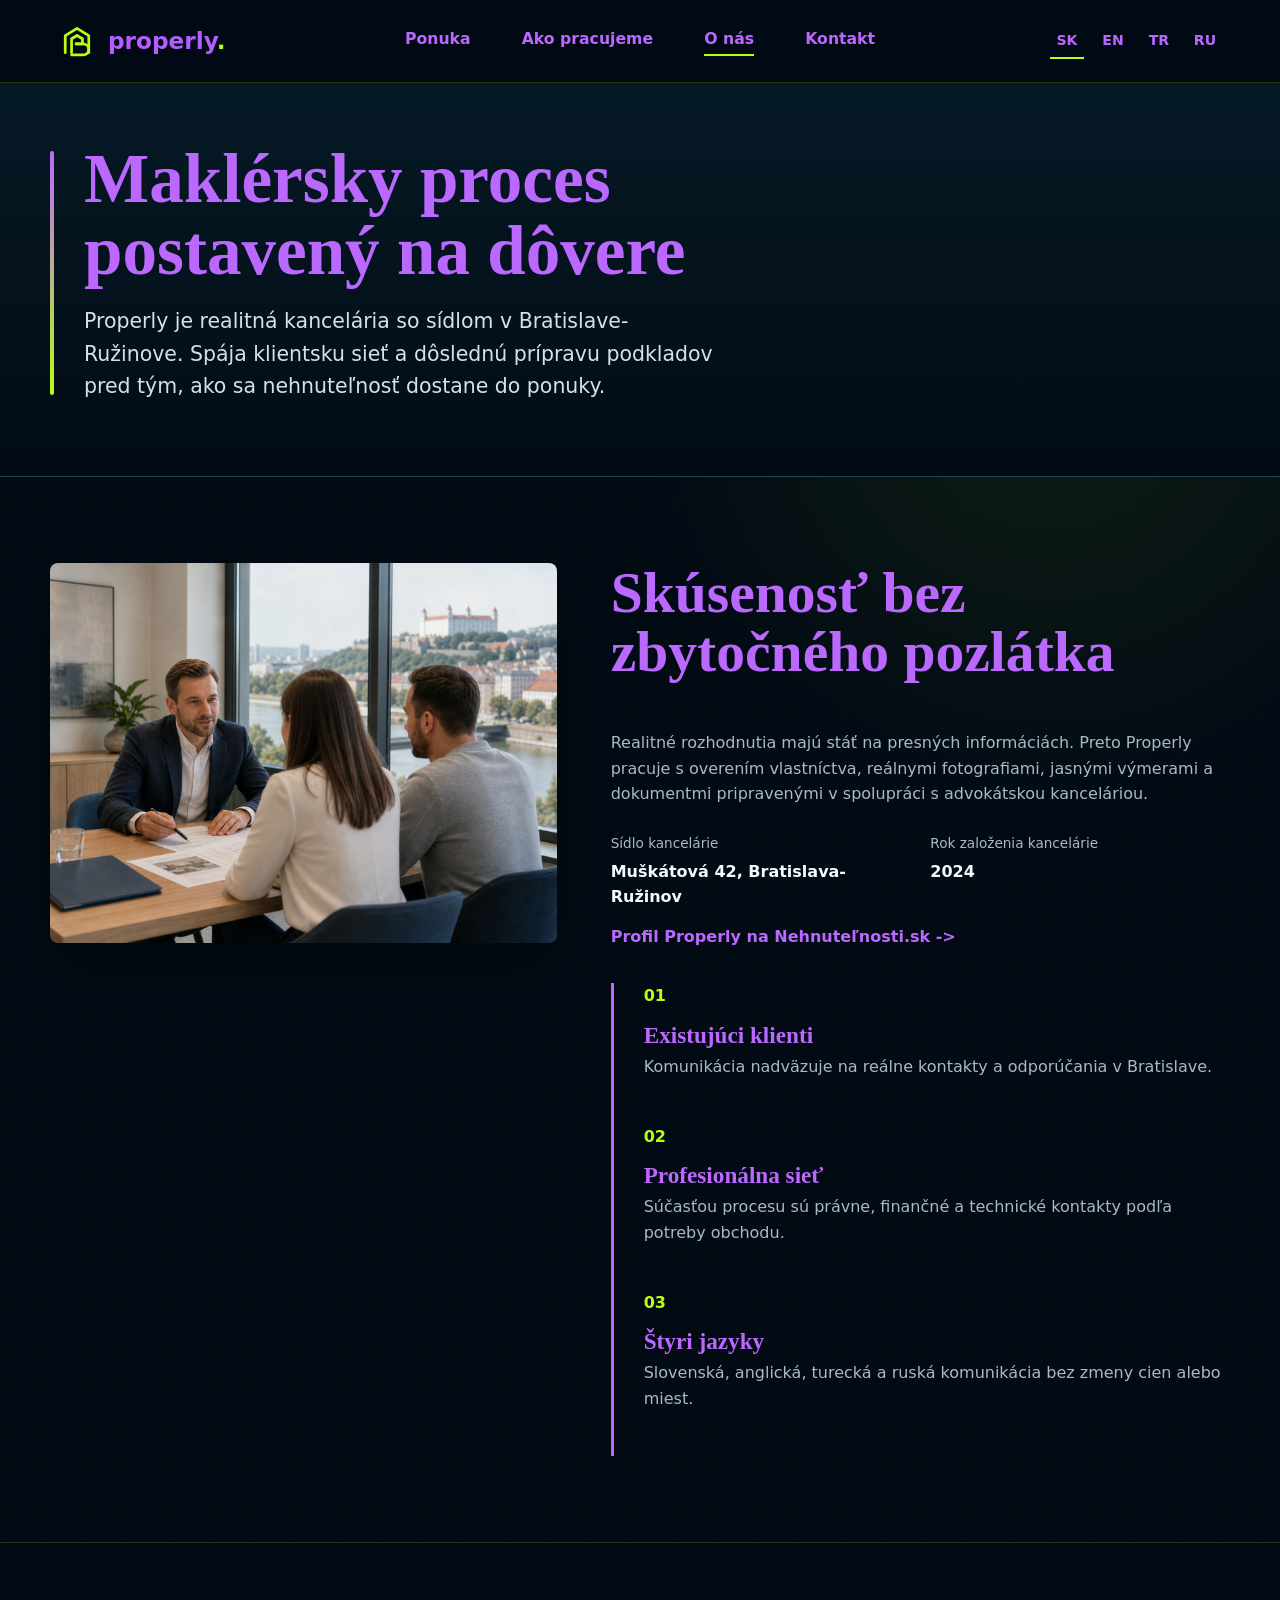
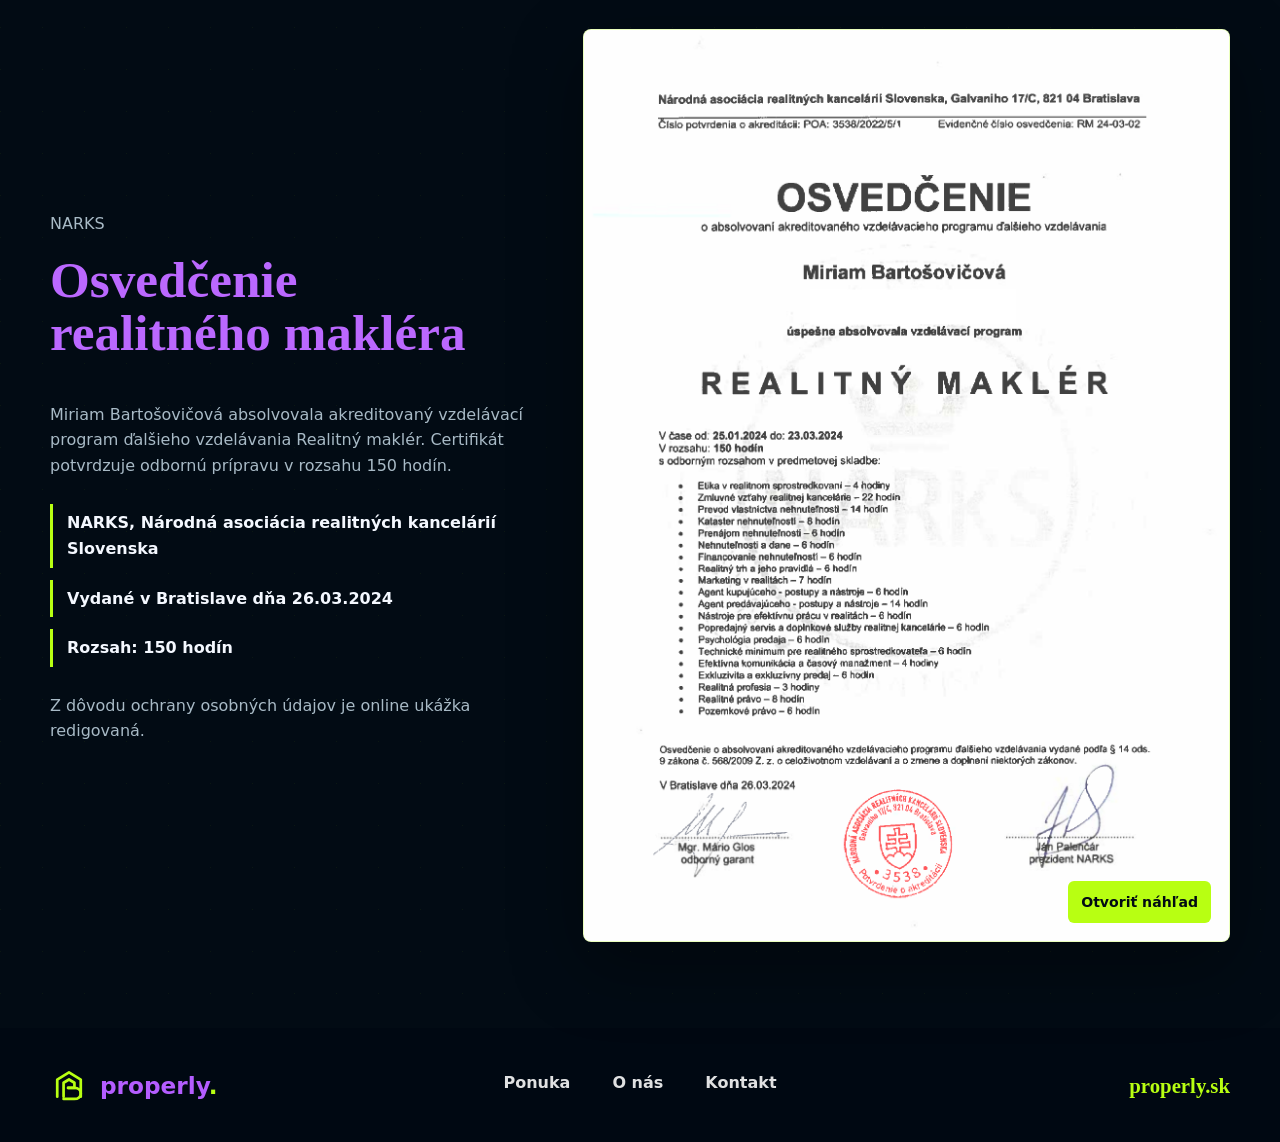
==== commit a2e065d9: "Replace sample catalogue with Miriam's real offers and prepare listing API" ====
--- a/about.html
+++ b/about.html
@@ -6,7 +6,7 @@
     <title>O nás | Properly</title>
     <meta name="description" content="Properly je realitná kancelária pre Bratislavu a okolie s dôrazom na overené dáta a transparentný proces.">
     <link rel="icon" href="data:,">
-    <link rel="stylesheet" href="assets/styles.css">
+    <link rel="stylesheet" href="assets/styles.css?v=real-offers-20261007">
   </head>
   <body data-page="about">
     <header class="site-header">
@@ -19,7 +19,7 @@
       <section class="page-hero">
         <div class="container compact-hero">
           <h1 data-i18n="aboutPageTitle">Maklérsky proces postavený na dôvere</h1>
-          <p data-i18n="aboutPageText">Properly spája licencované sprostredkovanie, klientsku sieť a dôslednú prípravu podkladov pred tým, ako sa nehnuteľnosť dostane do ponuky.</p>
+          <p data-i18n="aboutPageText">Properly je realitná kancelária so sídlom v Bratislave-Ružinove. Spája klientsku sieť a dôslednú prípravu podkladov pred tým, ako sa nehnuteľnosť dostane do ponuky.</p>
         </div>
       </section>
       <section class="section-pad about-layout">
@@ -30,6 +30,13 @@
           <div class="about-copy">
             <h2 data-i18n="aboutBrokerTitle">Skúsenosť bez zbytočného pozlátka</h2>
             <p data-i18n="aboutBrokerText">Realitné rozhodnutia majú stáť na presných informáciách. Preto Properly pracuje s overením vlastníctva, reálnymi fotografiami, jasnými výmerami a dokumentmi pripravenými v spolupráci s advokátskou kanceláriou.</p>
+            <div class="agency-profile">
+              <dl>
+                <div><dt data-i18n="agencyAddressLabel">Sídlo kancelárie</dt><dd>Muškátová 42, Bratislava-Ružinov</dd></div>
+                <div><dt data-i18n="agencyFoundedLabel">Rok založenia kancelárie</dt><dd>2024</dd></div>
+              </dl>
+              <p class="agency-profile-source"><a class="text-link" href="https://www.nehnutelnosti.sk/realitna-kancelaria/properly/centrala/o-firme/87a68970-314e-4ce5-9d02-da4cf5e9673f" data-i18n="agencyProfileLink">Profil Properly na Nehnuteľnosti.sk</a></p>
+            </div>
             <div class="timeline-list">
               <div><span>01</span><strong data-i18n="aboutPointOne">Existujúci klienti</strong><p data-i18n="aboutPointOneText">Komunikácia nadväzuje na reálne kontakty a odporúčania v Bratislave.</p></div>
               <div><span>02</span><strong data-i18n="aboutPointTwo">Profesionálna sieť</strong><p data-i18n="aboutPointTwoText">Súčasťou procesu sú právne, finančné a technické kontakty podľa potreby obchodu.</p></div>
@@ -51,9 +58,9 @@
             </div>
             <p class="sample-note" data-i18n="certificatePrivacy">Z dôvodu ochrany osobných údajov je online ukážka redigovaná.</p>
           </div>
-          <a class="certificate-preview" href="assets/images/miriam-certificate-preview-redacted.png" target="_blank" rel="noopener" aria-label="Otvoriť náhľad osvedčenia">
+          <a class="certificate-preview" href="assets/images/miriam-certificate-preview-redacted.png" target="_blank" rel="noopener" aria-labelledby="certificate-preview-label">
             <img src="assets/images/miriam-certificate-preview-redacted.png" alt="Redigovaný náhľad osvedčenia realitného makléra Miriam Bartošovičovej" width="1325" height="1872" loading="eager">
-            <span data-i18n="certificatePreview">Otvoriť náhľad</span>
+            <span id="certificate-preview-label" data-i18n="certificatePreview">Otvoriť náhľad</span>
           </a>
         </div>
       </section>
@@ -66,6 +73,7 @@
         <a class="footer-domain" href="index.html">properly.sk</a>
       </div>
     </footer>
-    <script src="assets/site.js"></script>
+    <script src="assets/config.js?v=real-offers-20261007"></script>
+    <script src="assets/site.js?v=real-offers-20261007"></script>
   </body>
 </html>
--- a/assets/styles.css
+++ b/assets/styles.css
@@ -66,7 +66,7 @@
 }
 
 :focus-visible {
-  outline: 3px solid rgba(184, 95, 62, 0.5);
+  outline: 3px solid var(--properly-lime);
   outline-offset: 3px;
 }
 
@@ -407,14 +407,14 @@
   resize: vertical;
 }
 
-.sample-note,
+.source-note,
 .center-note,
 .form-status {
   color: var(--muted);
   font-size: 0.9rem;
 }
 
-.sample-note {
+.source-note {
   margin: 16px 0 0;
 }
 
@@ -569,6 +569,9 @@
 }
 
 .listing-card {
+  display: flex;
+  flex-direction: column;
+  min-width: 0;
   overflow: hidden;
   background: rgba(7, 24, 36, 0.92);
   border: 1px solid rgba(184, 255, 18, 0.18);
@@ -608,6 +611,9 @@
 }
 
 .listing-body {
+  display: flex;
+  flex: 1;
+  flex-direction: column;
   padding: 22px;
 }
 
@@ -621,6 +627,7 @@
 }
 
 .location-line svg {
+  flex-shrink: 0;
   width: 18px;
   height: 18px;
   color: var(--registry-blue);
@@ -649,7 +656,7 @@
   align-items: center;
   justify-content: space-between;
   gap: 16px;
-  margin-top: 24px;
+  margin-top: auto;
   padding-top: 20px;
   border-top: 1px solid var(--mist-border);
 }
@@ -680,6 +687,41 @@
 .center-note {
   margin: 22px 0 0;
   text-align: center;
+}
+
+.empty-results {
+  grid-column: 1 / -1;
+  padding: 32px 0;
+}
+
+.listing-body .spec-row {
+  margin-bottom: 24px;
+}
+
+.related-offer {
+  border-left: 2px solid var(--properly-lime);
+  padding-left: 12px;
+  color: var(--muted);
+  font-size: 0.86rem;
+  line-height: 1.5;
+}
+
+.related-offer a {
+  color: var(--properly-purple);
+  text-decoration: underline;
+}
+
+.listing-card a:focus-visible,
+.detail-hero a:focus-visible,
+.detail-hero button:focus-visible,
+.detail-content a:focus-visible {
+  outline: 3px solid var(--properly-lime);
+  outline-offset: 3px;
+}
+
+.listing-card .image-wrap:focus-visible,
+.gallery-main-link:focus-visible {
+  outline-offset: -4px;
 }
 
 .process-section {
@@ -829,6 +871,7 @@
 }
 
 .contact-panel h2 {
+  overflow-wrap: anywhere;
   margin-bottom: 24px;
   font-size: clamp(2rem, 3.6vw, 3.2rem);
 }
@@ -959,36 +1002,101 @@
 }
 
 .detail-gallery {
+  min-width: 0;
   overflow: hidden;
   border-radius: var(--radius);
   background: var(--paper);
   box-shadow: var(--shadow);
 }
 
-.detail-gallery img {
+.gallery-main-link {
+  display: block;
+}
+
+.detail-gallery .gallery-main {
   width: 100%;
+  height: auto;
   aspect-ratio: 4 / 3;
-  object-fit: cover;
+  object-fit: contain;
+  background: var(--blueprint-deep);
+}
+
+.gallery-controls {
+  display: flex;
+  align-items: center;
+  justify-content: space-between;
+  gap: 12px;
+  padding: 12px;
+  color: var(--muted);
+  font-size: 0.9rem;
+}
+
+.gallery-controls button {
+  width: 44px;
+  height: 44px;
+  flex-shrink: 0;
+  border: 1px solid var(--mist-border);
+  border-radius: 6px;
+  background: var(--limestone);
+  color: var(--properly-lime);
+  font-size: 1.3rem;
+}
+
+.gallery-thumbnails {
+  display: flex;
+  gap: 8px;
+  overflow-x: auto;
+  padding: 4px 12px 16px;
+}
+
+.gallery-thumbnails button {
+  width: 88px;
+  height: 68px;
+  flex: 0 0 88px;
+  padding: 2px;
+  border: 2px solid transparent;
+  border-radius: 5px;
+  background: var(--blueprint-deep);
+}
+
+.gallery-thumbnails button[aria-pressed="true"] {
+  border-color: var(--properly-lime);
+}
+
+.gallery-thumbnails img {
+  width: 100%;
+  height: 100%;
+  object-fit: contain;
 }
 
 .detail-summary {
+  min-width: 0;
   padding: 12px 0 36px;
 }
 
 .detail-summary h1 {
   margin-bottom: 14px;
-  font-size: clamp(2.8rem, 5vw, 5rem);
-}
-
-.detail-summary .sample-note {
-  display: inline-flex;
-  margin: 0 0 18px;
-  border-radius: 5px;
-  background: var(--copper-roof);
-  color: var(--blueprint-deep);
-  padding: 7px 10px;
-  font-weight: 850;
-  letter-spacing: 0.03em;
+  font-size: 2.5rem;
+  overflow-wrap: break-word;
+}
+
+.detail-summary .source-note {
+  margin: 20px 0 14px;
+}
+
+.detail-summary .source-link {
+  white-space: normal;
+}
+
+.broker-name {
+  font-weight: 700;
+}
+
+.map-link,
+.inquiry-panel .button {
+  white-space: normal;
+  text-align: center;
+  overflow-wrap: anywhere;
 }
 
 .detail-price {
@@ -1004,7 +1112,7 @@
 
 .detail-grid {
   display: grid;
-  grid-template-columns: 1fr 360px;
+  grid-template-columns: minmax(0, 1fr) 360px;
   gap: 44px;
 }
 
@@ -1028,6 +1136,10 @@
   border-right: 1px solid var(--mist-border);
 }
 
+.spec-panel div:nth-child(4n) {
+  border-right: 0;
+}
+
 .spec-panel div:last-child {
   border-right: 0;
 }
@@ -1041,6 +1153,7 @@
 
 .spec-panel strong {
   display: block;
+  overflow-wrap: anywhere;
   margin-top: 6px;
   color: var(--charcoal);
   font-size: 1.2rem;
@@ -1058,53 +1171,6 @@
   padding: 24px;
 }
 
-.map-box {
-  position: relative;
-  min-height: 260px;
-  overflow: hidden;
-  border-radius: 6px;
-  background:
-    linear-gradient(135deg, rgba(47, 111, 131, 0.14) 0 25%, transparent 25% 50%, rgba(47, 111, 131, 0.1) 50% 75%, transparent 75%),
-    var(--blueprint-navy);
-  background-size: 44px 44px;
-}
-
-.map-box::before,
-.map-box::after {
-  position: absolute;
-  background: rgba(184, 95, 62, 0.82);
-  content: "";
-}
-
-.map-box::before {
-  left: 18%;
-  right: 12%;
-  top: 44%;
-  height: 3px;
-  transform: rotate(-12deg);
-}
-
-.map-box::after {
-  left: 48%;
-  top: 24%;
-  width: 3px;
-  height: 60%;
-  transform: rotate(18deg);
-}
-
-.map-pin {
-  position: absolute;
-  left: 50%;
-  top: 48%;
-  z-index: 2;
-  width: 26px;
-  height: 26px;
-  border: 6px solid var(--registry-blue);
-  border-radius: 50% 50% 50% 0;
-  background: var(--paper);
-  transform: rotate(-45deg);
-}
-
 .detail-side {
   position: sticky;
   top: 104px;
@@ -1131,6 +1197,42 @@
   overflow: hidden;
   border-radius: var(--radius);
   box-shadow: var(--shadow);
+}
+
+.agency-profile {
+  margin-top: 26px;
+}
+
+.agency-profile dl {
+  display: grid;
+  grid-template-columns: repeat(2, minmax(0, 1fr));
+  gap: 20px;
+  margin: 0;
+}
+
+.agency-profile dt {
+  color: var(--muted);
+  font-size: 0.85rem;
+}
+
+.agency-profile dd {
+  margin: 4px 0 0;
+  font-weight: 700;
+}
+
+.agency-profile-source {
+  margin: 14px 0 0;
+}
+
+.agency-profile .text-link {
+  white-space: normal;
+  overflow-wrap: anywhere;
+}
+
+.agency-profile a:focus-visible,
+.certificate-preview:focus-visible {
+  outline: 3px solid var(--properly-lime);
+  outline-offset: 4px;
 }
 
 .timeline-list {
@@ -1290,7 +1392,7 @@
   .contact-page-grid,
   .bio-grid,
   .process-grid {
-    grid-template-columns: 1fr;
+    grid-template-columns: minmax(0, 1fr);
   }
 
   .search-fields,
@@ -1337,6 +1439,19 @@
 }
 
 @media (max-width: 680px) {
+  .compact-hero h1 {
+    font-size: 1.875rem;
+    overflow-wrap: anywhere;
+  }
+
+  .detail-summary h1 {
+    font-size: 2rem;
+  }
+
+  .agency-profile dl {
+    grid-template-columns: 1fr;
+  }
+
   .container {
     width: min(100% - 28px, var(--container));
   }
@@ -1440,3 +1555,17 @@
     transition: none !important;
   }
 }
+.no-photo {
+  display: grid;
+  place-items: center;
+  min-height: 100%;
+  padding: 24px;
+  color: var(--ink, #F4F8FF);
+  background: #071824;
+  text-align: center;
+}
+
+.detail-no-photo {
+  min-height: 240px;
+  aspect-ratio: 4 / 3;
+}
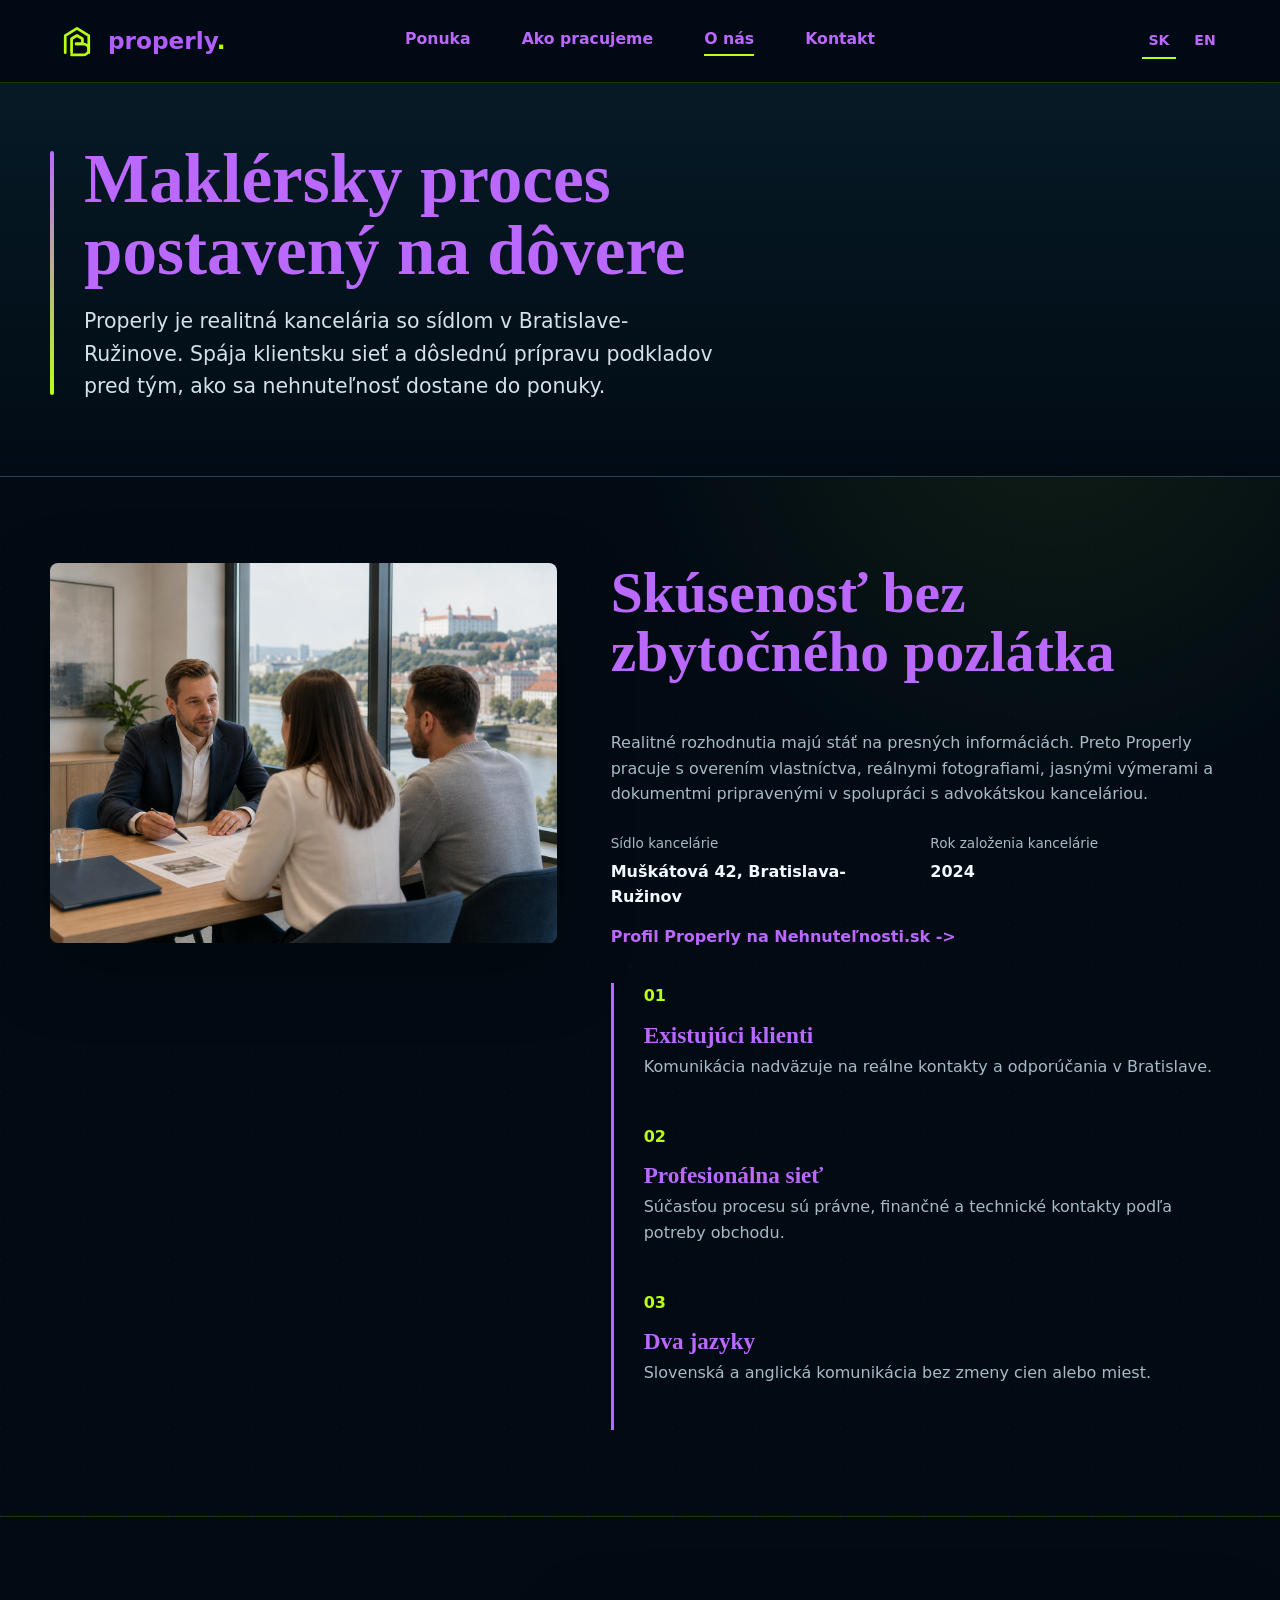
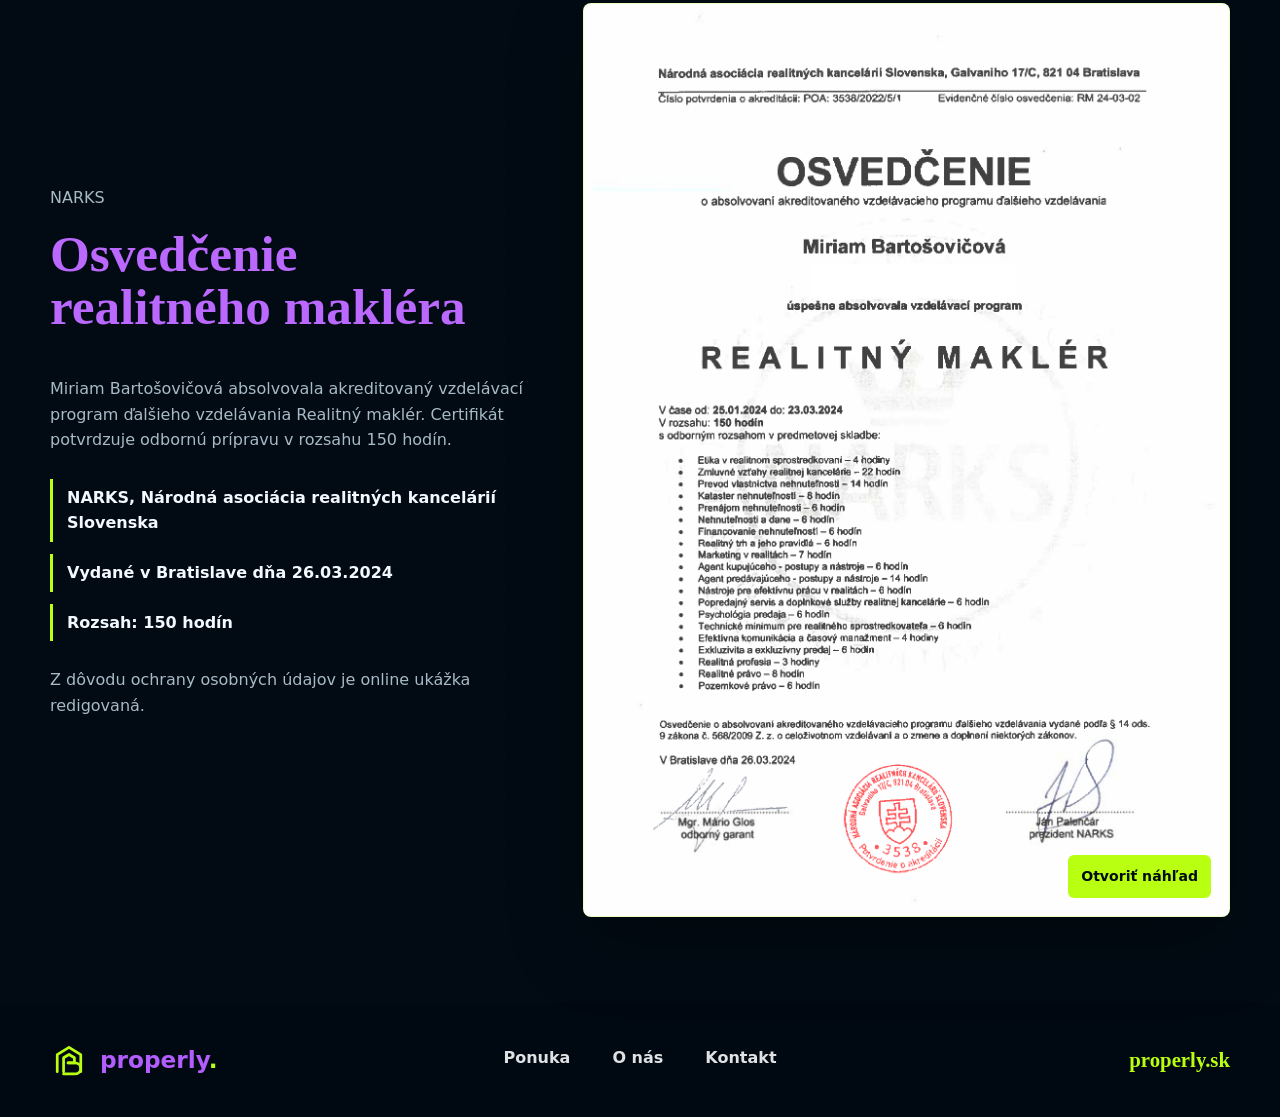
==== commit c605d58d: "Limit website languages to Slovak and English" ====
--- a/about.html
+++ b/about.html
@@ -12,7 +12,7 @@
     <header class="site-header">
       <a class="brand" href="index.html" aria-label="Properly home"><svg class="brand-mark" viewBox="0 0 42 42" aria-hidden="true"><path d="M8 34V15L21 7l13 8v19" /><path d="M15 34V18.5l6-3.6 6 3.6v5.7H20" /><path d="M20 24.2h7c4.5 0 7 2.6 7 6.1 0 3.6-2.7 6.1-7.2 6.1H15" /></svg><span>Properly</span></a>
       <nav class="main-nav" aria-label="Main navigation"><a href="listings.html" data-i18n="navListings">Ponuka</a><a href="index.html#process" data-i18n="navProcess">Ako pracujeme</a><a class="active" href="about.html" data-i18n="navAbout">O nás</a><a href="contact.html" data-i18n="navContact">Kontakt</a></nav>
-      <div class="language-switcher" aria-label="Language switcher"><button type="button" data-lang="sk">SK</button><button type="button" data-lang="en">EN</button><button type="button" data-lang="tr">TR</button><button type="button" data-lang="ru">RU</button></div>
+      <div class="language-switcher" aria-label="Language switcher"><button type="button" data-lang="sk">SK</button><button type="button" data-lang="en">EN</button></div>
     </header>
 
     <main>
@@ -40,7 +40,7 @@
             <div class="timeline-list">
               <div><span>01</span><strong data-i18n="aboutPointOne">Existujúci klienti</strong><p data-i18n="aboutPointOneText">Komunikácia nadväzuje na reálne kontakty a odporúčania v Bratislave.</p></div>
               <div><span>02</span><strong data-i18n="aboutPointTwo">Profesionálna sieť</strong><p data-i18n="aboutPointTwoText">Súčasťou procesu sú právne, finančné a technické kontakty podľa potreby obchodu.</p></div>
-              <div><span>03</span><strong data-i18n="aboutPointThree">Štyri jazyky</strong><p data-i18n="aboutPointThreeText">Slovenská, anglická, turecká a ruská komunikácia bez zmeny cien alebo miest.</p></div>
+              <div><span>03</span><strong data-i18n="aboutPointThree">Dva jazyky</strong><p data-i18n="aboutPointThreeText">Slovenská a anglická komunikácia bez zmeny cien alebo miest.</p></div>
             </div>
           </div>
         </div>
@@ -74,6 +74,6 @@
       </div>
     </footer>
     <script src="assets/config.js?v=real-offers-20261007"></script>
-    <script src="assets/site.js?v=real-offers-20261007"></script>
+    <script src="assets/site.js?v=sk-en-20261023"></script>
   </body>
 </html>
